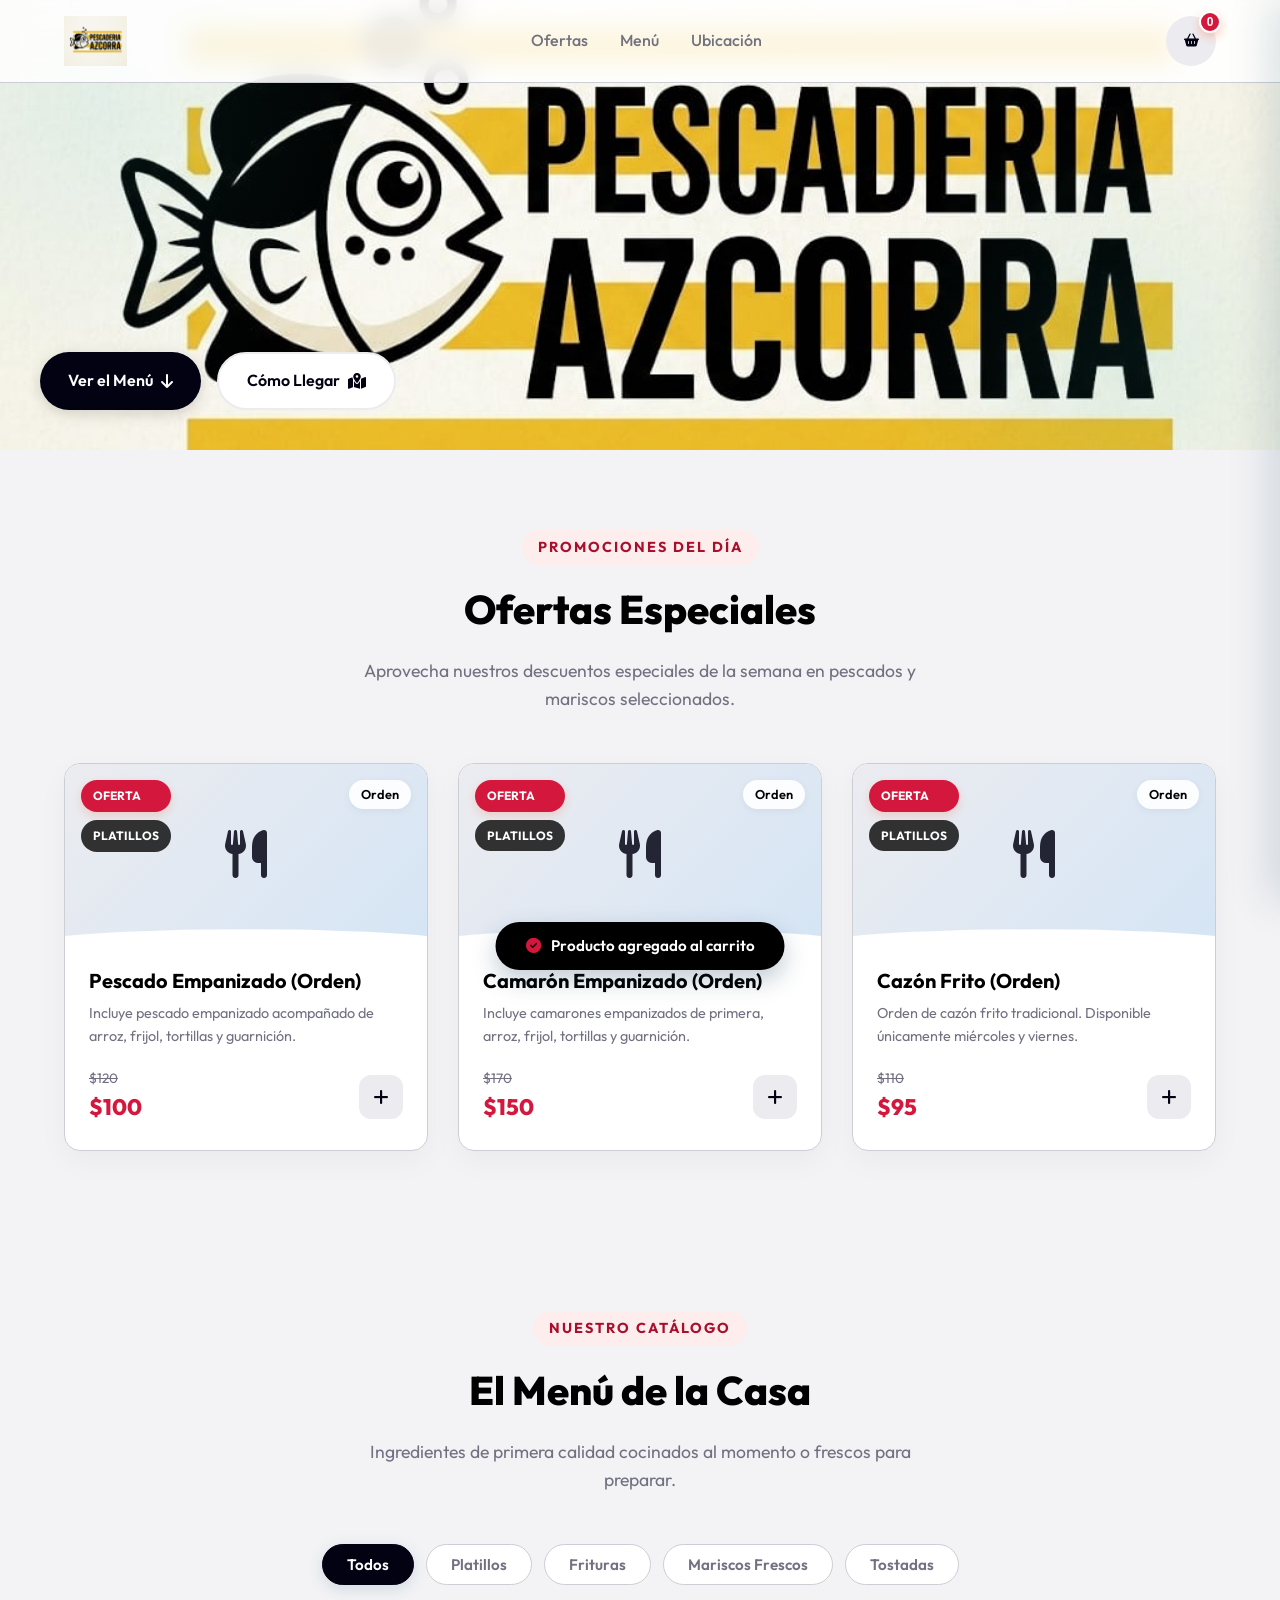
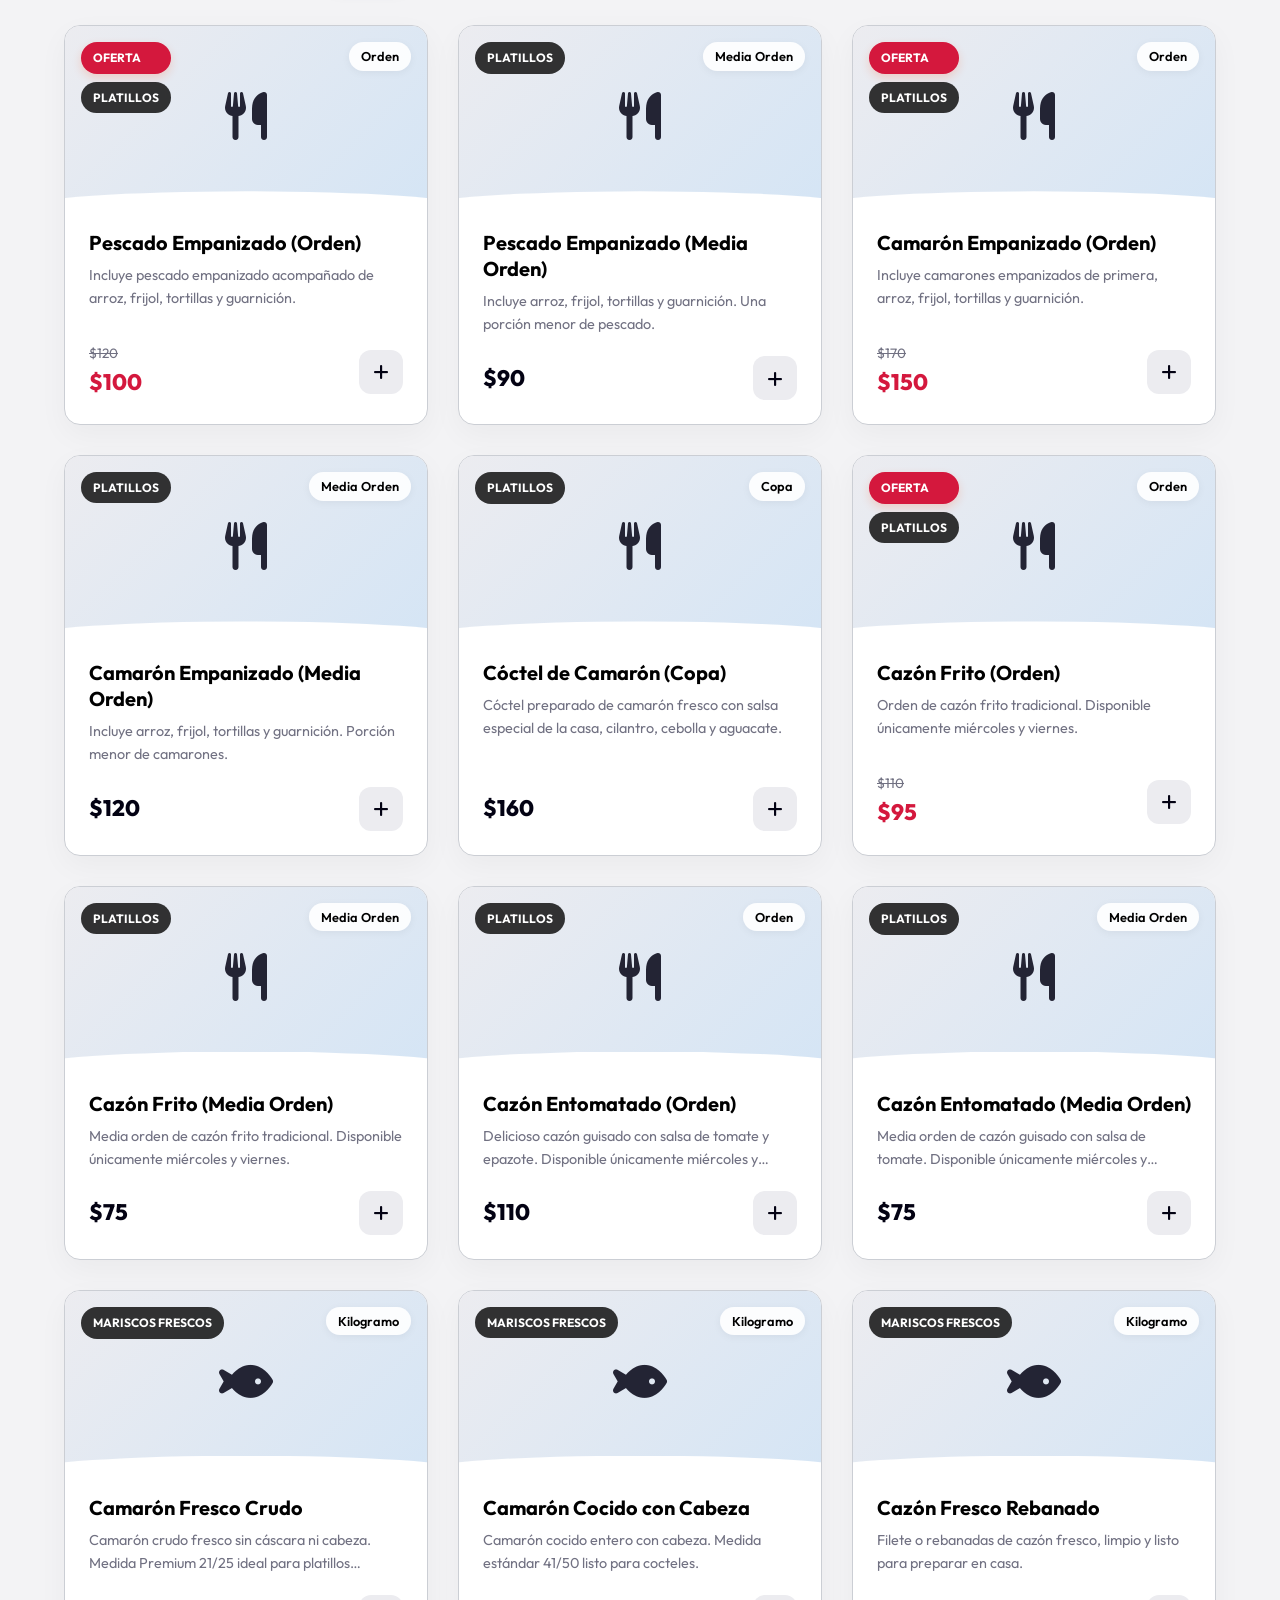
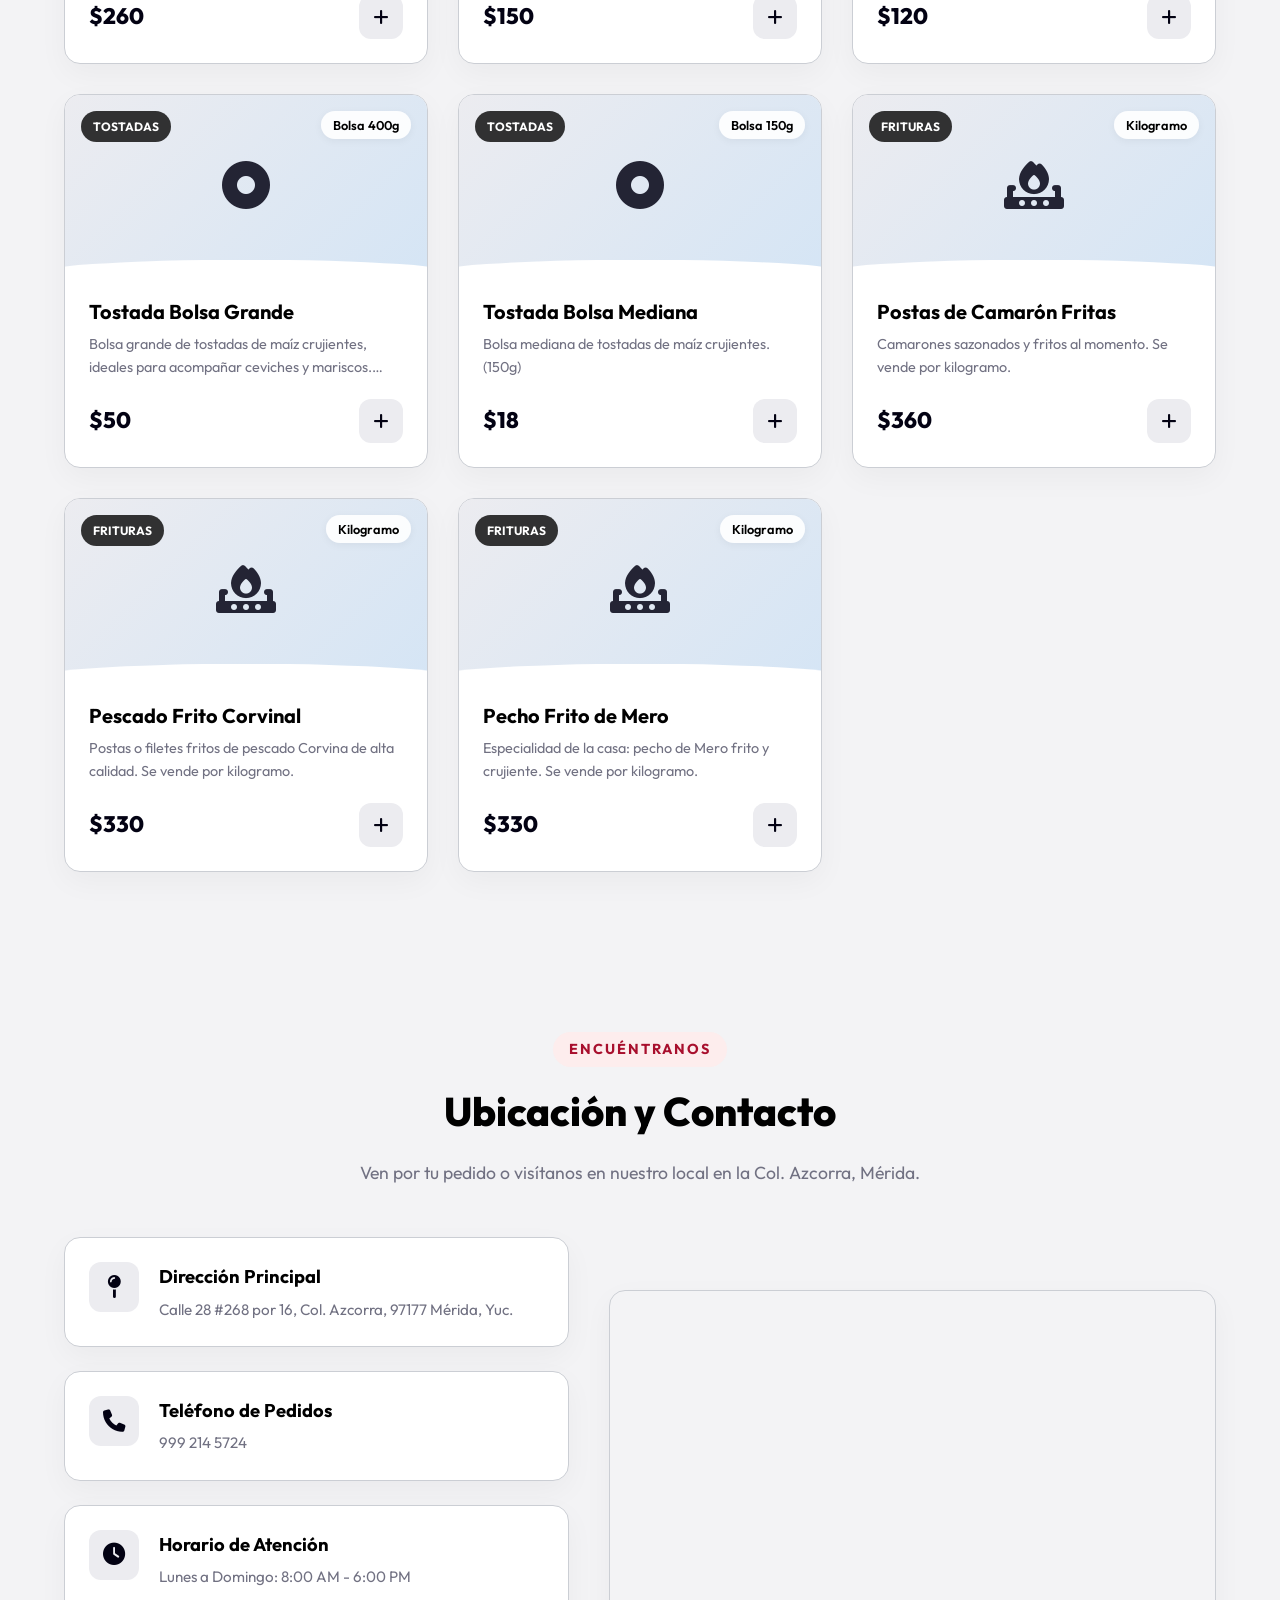
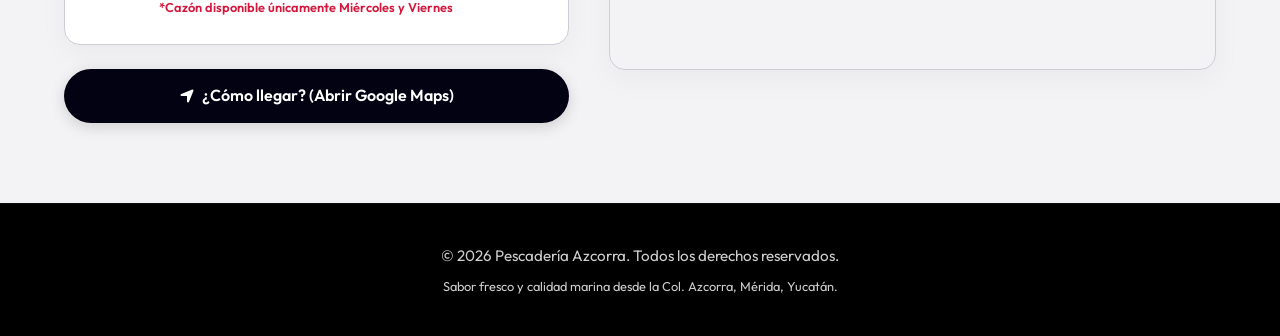
==== index.html @ 8b7607e0 "Configure frontend static fallback and duplicate files at root for GitHub Pages" ====
<!DOCTYPE html>
<html lang="es">

<head>
    <meta charset="UTF-8">
    <meta name="viewport" content="width=device-width, initial-scale=1.0">
    <title>Pescadería Azcorra | Menú Digital</title>
    <!-- Google Fonts: Outfit -->
    <link rel="preconnect" href="https://fonts.googleapis.com">
    <link rel="preconnect" href="https://fonts.gstatic.com" crossorigin>
    <link href="https://fonts.googleapis.com/css2?family=Outfit:wght@300;400;500;600;700;800&display=swap"
        rel="stylesheet">
    <!-- FontAwesome for icons -->
    <link rel="stylesheet" href="https://cdnjs.cloudflare.com/ajax/libs/font-awesome/6.4.0/css/all.min.css">
    <!-- Main Stylesheet -->
    <link rel="stylesheet" href="style.css">
</head>

<body>
    <!-- Navbar -->
    <header class="navbar">
        <div class="nav-container">
            <a href="#" class="logo">
                <div class="logo-wrapper">
                    <!-- IMG Logo Pescadería Azcorra -->
                    <img class="logo-img" src="logo.jpeg" alt="Logo Pescadería Azcorra">
                </div>
            </a>
            <nav class="nav-menu">
                <a href="#offers" class="nav-link">Ofertas</a>
                <a href="#menu" class="nav-link">Menú</a>
                <a href="#location" class="nav-link">Ubicación</a>
            </nav>
            <button class="cart-btn" id="open-cart-btn">
                <i class="fa-solid fa-shopping-basket"></i>
                <span class="cart-count" id="cart-badge">0</span>
            </button>
        </div>
    </header>

    <!-- Hero Section -->
    <section class="hero">
        <div class="hero-content">
            <div class="hero-actions">
                <a href="#menu" class="btn btn-primary">Ver el Menú <i class="fa-solid fa-arrow-down"></i></a>
                <a href="#location" class="btn btn-secondary">Cómo Llegar <i
                        class="fa-solid fa-map-location-dot"></i></a>
            </div>
        </div>
        <div class="hero-shapes">
            <div class="shape circle-1"></div>
            <div class="shape circle-2"></div>
        </div>
    </section>

    <!-- Offers Section -->
    <section class="section offers-section" id="offers">
        <div class="container">
            <div class="section-header">
                <span class="sub-title">Promociones del Día</span>
                <h2>Ofertas Especiales</h2>
                <p>Aprovecha nuestros descuentos especiales de la semana en pescados y mariscos seleccionados.</p>
            </div>
            <div class="offers-grid" id="offers-container">
                <!-- Dynamic offers will load here -->
                <div class="loading-placeholder">Cargando ofertas...</div>
            </div>
        </div>
    </section>

    <!-- Menu Section -->
    <section class="section menu-section" id="menu">
        <div class="container">
            <div class="section-header">
                <span class="sub-title">Nuestro Catálogo</span>
                <h2>El Menú de la Casa</h2>
                <p>Ingredientes de primera calidad cocinados al momento o frescos para preparar.</p>
            </div>

            <!-- Categories Filter -->
            <div class="categories-tabs" id="categories-tabs">
                <button class="tab-btn active" data-category="todos">Todos</button>
                <button class="tab-btn" data-category="Platillos">Platillos</button>
                <button class="tab-btn" data-category="Frituras">Frituras</button>
                <button class="tab-btn" data-category="Mariscos Frescos">Mariscos Frescos</button>
                <button class="tab-btn" data-category="Tostadas">Tostadas</button>
            </div>

            <!-- Products Grid -->
            <div class="products-grid" id="products-container">
                <!-- Dynamic products will load here -->
                <div class="loading-placeholder">Cargando menú...</div>
            </div>
        </div>
    </section>

    <!-- Location & Directions Section -->
    <section class="section location-section" id="location">
        <div class="container">
            <div class="section-header">
                <span class="sub-title">Encuéntranos</span>
                <h2>Ubicación y Contacto</h2>
                <p>Ven por tu pedido o visítanos en nuestro local en la Col. Azcorra, Mérida.</p>
            </div>

            <div class="location-grid">
                <!-- Info Column -->
                <div class="location-info">
                    <div class="info-card">
                        <div class="info-icon">
                            <i class="fa-solid fa-map-pin"></i>
                        </div>
                        <div class="info-details">
                            <h3>Dirección Principal</h3>
                            <p>Calle 28 #268 por 16, Col. Azcorra, 97177 Mérida, Yuc.</p>
                        </div>
                    </div>

                    <div class="info-card">
                        <div class="info-icon">
                            <i class="fa-solid fa-phone"></i>
                        </div>
                        <div class="info-details">
                            <h3>Teléfono de Pedidos</h3>
                            <p>999 214 5724</p>
                        </div>
                    </div>

                    <div class="info-card">
                        <div class="info-icon">
                            <i class="fa-solid fa-clock"></i>
                        </div>
                        <div class="info-details">
                            <h3>Horario de Atención</h3>
                            <p>Lunes a Domingo: 8:00 AM - 6:00 PM</p>
                            <span class="days-hint">*Cazón disponible únicamente Miércoles y Viernes</span>
                        </div>
                    </div>

                    <div class="direction-actions">
                        <a href="https://maps.google.com/?q=Pescadería+Azcorra,+Calle+28,+Azcorra,+Mérida,+Yucatán" target="_blank"
                            class="btn btn-primary btn-block">
                            <i class="fa-solid fa-location-arrow"></i> ¿Cómo llegar? (Abrir Google Maps)
                        </a>
                    </div>
                </div>

                <!-- Map Column -->
                <div class="location-map">
                    <!-- Standard Google Maps iframe placeholder, pointed to Progreso, Yucatan -->
                    <iframe
                        src="https://maps.google.com/maps?q=Pescadería%20Azcorra,%20Calle%2028,%20Azcorra,%20Mérida,%20Yucatán&t=&z=15&ie=UTF8&iwloc=&output=embed"
                        allowfullscreen="" loading="lazy" referrerpolicy="no-referrer-when-downgrade">
                    </iframe>
                </div>
            </div>
        </div>
    </section>

    <!-- Footer -->
    <footer class="footer">
        <div class="footer-container">
            <p>&copy; 2026 Pescadería Azcorra. Todos los derechos reservados.</p>
            <p class="footer-note">Sabor fresco y calidad marina desde la Col. Azcorra, Mérida, Yucatán.</p>
        </div>
    </footer>

    <!-- Product Detail Modal -->
    <div class="modal-overlay" id="product-modal">
        <div class="modal-content">
            <button class="modal-close" id="close-modal-btn">
                <i class="fa-solid fa-times"></i>
            </button>
            <div class="modal-body" id="modal-body-content">
                <!-- Dynamic content loaded via JS -->
            </div>
        </div>
    </div>

    <!-- Cart Sidebar/Drawer -->
    <div class="cart-drawer-overlay" id="cart-drawer-overlay"></div>
    <div class="cart-drawer" id="cart-drawer">
        <div class="cart-drawer-header">
            <h3>Tu Pedido</h3>
            <button class="cart-close-btn" id="close-cart-btn">
                <i class="fa-solid fa-chevron-right"></i>
            </button>
        </div>

        <!-- Cart Items List -->
        <div class="cart-items" id="cart-items-container">
            <!-- Dynamic items loaded via JS -->
            <div class="empty-cart-state">
                <i class="fa-solid fa-shopping-basket"></i>
                <p>Tu carrito está vacío</p>
                <a href="#menu" class="btn btn-secondary btn-sm" id="empty-cart-browse">Explorar Menú</a>
            </div>
        </div>

        <!-- Checkout Section -->
        <div class="cart-summary" id="cart-summary-section">
            <div class="summary-row">
                <span>Subtotal</span>
                <span id="summary-subtotal">$0.00</span>
            </div>
            <div class="summary-row">
                <span>IVA (16%)</span>
                <span id="summary-tax">$0.00</span>
            </div>
            <div class="summary-row">
                <span>Envío</span>
                <span id="summary-shipping">$0.00</span>
            </div>
            <div class="summary-row total-row">
                <span>Total</span>
                <span id="summary-total">$0.00</span>
            </div>

            <!-- Checkout Form -->
            <form class="checkout-form" id="checkout-form">
                <h4>Datos de Entrega</h4>
                <div class="form-group">
                    <label for="cust-name">Nombre completo</label>
                    <input type="text" id="cust-name" required placeholder="Ej. María González">
                </div>
                <div class="form-group">
                    <label for="cust-phone">Teléfono de contacto</label>
                    <input type="tel" id="cust-phone" required placeholder="Ej. 999 214 5724">
                </div>
                <div class="form-group">
                    <label>Método de entrega</label>
                    <div class="radio-group">
                        <label class="radio-label">
                            <input type="radio" name="delivery-method" value="pickup" checked>
                            <span>Recoger en Tienda</span>
                        </label>
                        <label class="radio-label">
                            <input type="radio" name="delivery-method" value="delivery">
                            <span>A Domicilio</span>
                        </label>
                    </div>
                </div>
                <div class="form-group" id="address-group" style="display: none;">
                    <label for="cust-address">Dirección de entrega</label>
                    <textarea id="cust-address" placeholder="Calle, número, cruzamientos y colonia"></textarea>
                </div>

                <button type="submit" class="btn btn-primary btn-block checkout-submit-btn" id="submit-order-btn">
                    <i class="fa-brands fa-whatsapp"></i> Confirmar y Enviar por WhatsApp
                </button>
            </form>
        </div>
    </div>

    <!-- Notification Toast -->
    <div class="toast" id="toast">
        <i class="fa-solid fa-circle-check toast-icon"></i>
        <span class="toast-message">Producto agregado al carrito</span>
    </div>

    <!-- Bottom Navigation Bar (Visible only on Mobile/Tablet) -->
    <nav class="bottom-nav">
        <a href="#offers" class="bottom-nav-item active" id="btn-nav-offers">
            <i class="fa-solid fa-tags"></i>
            <span>Ofertas</span>
        </a>
        <a href="#menu" class="bottom-nav-item" id="btn-nav-menu">
            <i class="fa-solid fa-utensils"></i>
            <span>Menú</span>
        </a>
        <a href="#location" class="bottom-nav-item" id="btn-nav-location">
            <i class="fa-solid fa-map-location-dot"></i>
            <span>Ubicación</span>
        </a>
        <a href="#" class="bottom-nav-item" id="btn-nav-cart">
            <div class="nav-cart-wrapper">
                <i class="fa-solid fa-shopping-basket"></i>
                <span class="cart-count-badge" id="bottom-cart-badge">0</span>
            </div>
            <span>Carrito</span>
        </a>
    </nav>

    <!-- Scripts -->
    <script src="app.js"></script>
</body>

</html>
---- style.css ----
/* Variables & Tema */
:root {
    --primary: #030213;
    --primary-light: #ececf0;
    --primary-dark: #000000;
    --accent: #d4183d;
    --accent-dark: #a80f2d;
    --accent-light: #fdeded;
    --offer-color: #d4183d;
    --offer-light: #fdeded;
    --bg: #f3f3f5;
    --card-bg: #ffffff;
    --text: #030213;
    --text-muted: #717182;
    --border: #cbced4;
    --shadow: 0 10px 30px rgba(3, 2, 19, 0.04);
    --shadow-hover: 0 20px 40px rgba(3, 2, 19, 0.1);
    --transition: all 0.3s cubic-bezier(0.25, 0.8, 0.25, 1);
    --radius: 16px;
    --font: 'Outfit', sans-serif;
}

/* Reset */
* {
    margin: 0;
    padding: 0;
    box-sizing: border-box;
}

html {
    scroll-behavior: smooth;
}

body {
    font-family: var(--font);
    background-color: var(--bg);
    color: var(--text);
    line-height: 1.6;
    overflow-x: hidden;
}

/* Utilerías */
.container {
    width: 100%;
    max-width: 1200px;
    margin: 0 auto;
    padding: 0 24px;
}

.section {
    padding: 80px 0;
}

.section-header {
    text-align: center;
    max-width: 600px;
    margin: 0 auto 50px auto;
}

.section-header .sub-title {
    display: inline-block;
    color: var(--accent-dark);
    font-weight: 700;
    font-size: 0.9rem;
    text-transform: uppercase;
    letter-spacing: 2px;
    margin-bottom: 12px;
    background-color: var(--accent-light);
    padding: 6px 16px;
    border-radius: 50px;
}

.section-header h2 {
    font-size: 2.5rem;
    color: var(--primary-dark);
    font-weight: 800;
    margin-bottom: 16px;
}

.section-header p {
    color: var(--text-muted);
    font-size: 1.1rem;
}

/* Botones */
.btn {
    display: inline-flex;
    align-items: center;
    justify-content: center;
    gap: 8px;
    padding: 14px 28px;
    font-size: 1rem;
    font-weight: 600;
    border-radius: 50px;
    cursor: pointer;
    transition: var(--transition);
    border: none;
    text-decoration: none;
    outline: none;
}

.btn-primary {
    background-color: var(--primary);
    color: #ffffff;
    box-shadow: 0 4px 15px rgba(0, 0, 0, 0.15);
}

.btn-primary:hover {
    background-color: var(--primary-dark);
    transform: translateY(-2px);
    box-shadow: 0 6px 20px rgba(0, 0, 0, 0.25);
}

.btn-secondary {
    background-color: #ffffff;
    color: var(--primary);
    border: 2px solid var(--primary-light);
}

.btn-secondary:hover {
    background-color: var(--primary-light);
    transform: translateY(-2px);
}

.btn-block {
    display: flex;
    width: 100%;
}

.btn-sm {
    padding: 8px 16px;
    font-size: 0.85rem;
}

/* Navbar */
.navbar {
    position: fixed;
    top: 0;
    left: 0;
    width: 100%;
    z-index: 1000;
    background-color: rgba(255, 255, 255, 0.85);
    -webkit-backdrop-filter: blur(12px);
    backdrop-filter: blur(12px);
    border-bottom: 1px solid var(--border);
    transition: var(--transition);
}

.nav-container {
    max-width: 1200px;
    margin: 0 auto;
    padding: 16px 24px;
    display: flex;
    align-items: center;
    justify-content: space-between;
}

.logo {
    text-decoration: none;
}

.logo-wrapper {
    display: flex;
    align-items: center;
}

.logo-img {
    height: 50px;
    width: auto;
    object-fit: contain;
    transition: var(--transition);
}

.logo:hover .logo-img {
    transform: scale(1.05);
}

.nav-menu {
    display: flex;
    gap: 32px;
}

.nav-link {
    text-decoration: none;
    color: var(--text-muted);
    font-weight: 500;
    font-size: 1rem;
    transition: var(--transition);
    position: relative;
}

.nav-link:hover {
    color: var(--primary);
}

.nav-link::after {
    content: '';
    position: absolute;
    bottom: -6px;
    left: 0;
    width: 0;
    height: 2px;
    background-color: var(--accent);
    transition: var(--transition);
}

.nav-link:hover::after {
    width: 100%;
}

.cart-btn {
    background-color: var(--primary-light);
    color: var(--primary);
    border: none;
    width: 50px;
    height: 50px;
    border-radius: 50%;
    display: flex;
    align-items: center;
    justify-content: center;
    cursor: pointer;
    position: relative;
    transition: var(--transition);
}

.cart-btn:hover {
    background-color: var(--primary);
    color: #ffffff;
    transform: scale(1.05);
}

.cart-count {
    position: absolute;
    top: -5px;
    right: -5px;
    background-color: var(--offer-color);
    color: #ffffff;
    font-size: 0.75rem;
    font-weight: 700;
    width: 22px;
    height: 22px;
    border-radius: 50%;
    display: flex;
    align-items: center;
    justify-content: center;
    border: 2px solid #ffffff;
    box-shadow: 0 4px 10px rgba(255, 87, 34, 0.3);
}

.hero {
    position: relative;
    background-image: url('logo.jpeg');
    background-size: 100% auto;
    background-position: center;
    background-repeat: no-repeat;
    background-color: #ffffff;
    height: 450px;
    display: flex;
    align-items: flex-end;
    justify-content: flex-start;
    padding: 40px;
    overflow: hidden;
}

.hero-content {
    width: 100%;
    max-width: none;
    margin: 0;
    padding: 0;
    display: flex;
    justify-content: flex-start;
    z-index: 2;
}

.hero-actions {
    display: flex;
    justify-content: flex-start;
    gap: 16px;
}

.hero-shapes .shape {
    position: absolute;
    border-radius: 50%;
    background: radial-gradient(circle, rgba(32, 178, 170, 0.1) 0%, rgba(32, 178, 170, 0) 70%);
}

.hero-shapes .circle-1 {
    width: 600px;
    height: 600px;
    top: -200px;
    left: -200px;
}

.hero-shapes .circle-2 {
    width: 500px;
    height: 500px;
    bottom: -150px;
    right: -100px;
}

/* Offers Grid */
.offers-grid {
    display: grid;
    grid-template-columns: repeat(auto-fit, minmax(320px, 1fr));
    gap: 30px;
}

/* Tarjetas de Producto */
.product-card {
    background-color: var(--card-bg);
    border-radius: var(--radius);
    overflow: hidden;
    box-shadow: var(--shadow);
    border: 1px solid var(--border);
    transition: var(--transition);
    position: relative;
    display: flex;
    flex-direction: column;
    height: 100%;
}

.product-card:hover {
    transform: translateY(-8px);
    box-shadow: var(--shadow-hover);
    border-color: rgba(16, 79, 124, 0.15);
}

/* Contenedor sin Imagen (Placeholder Premium) */
.product-img-placeholder {
    height: 180px;
    background: linear-gradient(135deg, var(--primary-light) 0%, #d5e5f5 100%);
    display: flex;
    align-items: center;
    justify-content: center;
    position: relative;
    color: var(--primary);
    font-size: 3rem;
}

.product-img-placeholder::after {
    content: '';
    position: absolute;
    bottom: 0;
    left: 0;
    width: 100%;
    height: 15px;
    background: var(--card-bg);
    clip-path: ellipse(60% 100% at 50% 100%);
}

.product-img-placeholder i {
    opacity: 0.85;
    transition: var(--transition);
}

.product-card:hover .product-img-placeholder i {
    transform: scale(1.1) rotate(5deg);
    opacity: 1;
}

/* Badges */
.card-badges {
    position: absolute;
    top: 16px;
    left: 16px;
    display: flex;
    flex-direction: column;
    gap: 8px;
    z-index: 10;
}

.badge {
    padding: 6px 12px;
    border-radius: 50px;
    font-size: 0.75rem;
    font-weight: 700;
    text-transform: uppercase;
}

.badge-offer {
    background-color: var(--offer-color);
    color: #ffffff;
    box-shadow: 0 4px 10px rgba(255, 87, 34, 0.2);
}

.badge-category {
    background-color: rgba(17, 17, 17, 0.85);
    color: #ffffff;
    -webkit-backdrop-filter: blur(4px);
    backdrop-filter: blur(4px);
}

.product-weight {
    position: absolute;
    top: 16px;
    right: 16px;
    background-color: rgba(255, 255, 255, 0.9);
    color: var(--primary-dark);
    padding: 4px 12px;
    border-radius: 50px;
    font-size: 0.8rem;
    font-weight: 600;
    box-shadow: 0 2px 8px rgba(0,0,0,0.05);
    z-index: 10;
}

/* Contenido Tarjeta */
.product-info {
    padding: 24px;
    display: flex;
    flex-direction: column;
    flex-grow: 1;
}

.product-title {
    font-size: 1.25rem;
    font-weight: 700;
    color: var(--primary-dark);
    margin-bottom: 8px;
    line-height: 1.3;
}

.product-desc {
    color: var(--text-muted);
    font-size: 0.9rem;
    margin-bottom: 20px;
    display: -webkit-box;
    -webkit-line-clamp: 2;
    line-clamp: 2;
    -webkit-box-orient: vertical;
    overflow: hidden;
    text-overflow: ellipsis;
    flex-grow: 1;
}

.product-footer {
    display: flex;
    align-items: center;
    justify-content: space-between;
    margin-top: auto;
}

.price-box {
    display: flex;
    flex-direction: column;
}

.original-price {
    font-size: 0.85rem;
    color: var(--text-muted);
    text-decoration: line-through;
}

.current-price {
    font-size: 1.4rem;
    font-weight: 800;
    color: var(--primary);
}

.price-box.has-offer .current-price {
    color: var(--offer-color);
}

.add-btn {
    background-color: var(--primary-light);
    color: var(--primary);
    border: none;
    width: 44px;
    height: 44px;
    border-radius: 12px;
    display: flex;
    align-items: center;
    justify-content: center;
    cursor: pointer;
    font-size: 1.1rem;
    transition: var(--transition);
}

.add-btn:hover {
    background-color: var(--primary);
    color: #ffffff;
    transform: rotate(90deg);
}

/* Category Tabs */
.categories-tabs {
    display: flex;
    justify-content: center;
    flex-wrap: wrap;
    gap: 12px;
    margin-bottom: 40px;
}

.tab-btn {
    background-color: #ffffff;
    border: 1px solid var(--border);
    padding: 10px 24px;
    border-radius: 50px;
    font-family: var(--font);
    font-size: 0.95rem;
    font-weight: 600;
    color: var(--text-muted);
    cursor: pointer;
    transition: var(--transition);
}

.tab-btn:hover {
    color: var(--primary);
    border-color: var(--primary-light);
    background-color: var(--primary-light);
}

.tab-btn.active {
    background-color: var(--primary);
    color: #ffffff;
    border-color: var(--primary);
    box-shadow: 0 4px 15px rgba(16, 79, 124, 0.15);
}

/* Menu Grid */
.products-grid {
    display: grid;
    grid-template-columns: repeat(auto-fit, minmax(280px, 1fr));
    gap: 30px;
}

/* Loading Placeholder */
.loading-placeholder {
    grid-column: 1 / -1;
    text-align: center;
    padding: 40px;
    color: var(--text-muted);
    font-weight: 500;
}

/* Location Grid */
.location-grid {
    display: grid;
    grid-template-columns: 1fr 1.2fr;
    gap: 40px;
    align-items: center;
}

.location-info {
    display: flex;
    flex-direction: column;
    gap: 24px;
}

.info-card {
    background-color: #ffffff;
    border: 1px solid var(--border);
    padding: 24px;
    border-radius: var(--radius);
    display: flex;
    gap: 20px;
    box-shadow: var(--shadow);
    transition: var(--transition);
}

.info-card:hover {
    transform: translateX(5px);
    border-color: var(--primary-light);
}

.info-icon {
    width: 50px;
    height: 50px;
    background-color: var(--primary-light);
    color: var(--primary);
    border-radius: 12px;
    display: flex;
    align-items: center;
    justify-content: center;
    font-size: 1.4rem;
    flex-shrink: 0;
}

.info-details h3 {
    font-size: 1.15rem;
    font-weight: 700;
    color: var(--primary-dark);
    margin-bottom: 6px;
}

.info-details p {
    color: var(--text-muted);
    font-size: 0.95rem;
}

.days-hint {
    display: inline-block;
    margin-top: 8px;
    font-size: 0.8rem;
    font-weight: 600;
    color: var(--offer-color);
}

.location-map {
    border-radius: var(--radius);
    overflow: hidden;
    box-shadow: var(--shadow);
    border: 1px solid var(--border);
    height: 380px;
}

.location-map iframe {
    width: 100%;
    height: 100%;
    border: none;
}

/* Modal Detalle */
.modal-overlay {
    position: fixed;
    top: 0;
    left: 0;
    width: 100%;
    height: 100%;
    background-color: rgba(10, 53, 84, 0.4);
    backdrop-filter: blur(8px);
    -webkit-backdrop-filter: blur(8px);
    z-index: 2000;
    display: flex;
    align-items: center;
    justify-content: center;
    opacity: 0;
    pointer-events: none;
    transition: opacity 0.3s ease;
}

.modal-overlay.active {
    opacity: 1;
    pointer-events: auto;
}

.modal-content {
    background-color: #ffffff;
    width: 90%;
    max-width: 600px;
    border-radius: var(--radius);
    box-shadow: 0 25px 50px -12px rgba(10, 53, 84, 0.25);
    position: relative;
    transform: scale(0.9);
    transition: transform 0.3s cubic-bezier(0.34, 1.56, 0.64, 1);
    overflow: hidden;
}

.modal-overlay.active .modal-content {
    transform: scale(1);
}

.modal-close {
    position: absolute;
    top: 20px;
    right: 20px;
    background-color: rgba(255, 255, 255, 0.9);
    border: 1px solid var(--border);
    width: 36px;
    height: 36px;
    border-radius: 50%;
    display: flex;
    align-items: center;
    justify-content: center;
    cursor: pointer;
    color: var(--text);
    z-index: 10;
    transition: var(--transition);
}

.modal-close:hover {
    background-color: var(--offer-color);
    color: #ffffff;
    transform: rotate(90deg);
}

.modal-header-placeholder {
    height: 140px;
    background: linear-gradient(135deg, var(--primary) 0%, var(--primary-dark) 100%);
    position: relative;
    padding: 30px;
    display: flex;
    align-items: flex-end;
}

.modal-header-placeholder h2 {
    color: #ffffff;
    font-size: 1.8rem;
    font-weight: 800;
    line-height: 1.2;
}

.modal-inner-body {
    padding: 30px;
    max-height: 70vh;
    overflow-y: auto;
}

.modal-inner-body::-webkit-scrollbar {
    width: 8px;
}
.modal-inner-body::-webkit-scrollbar-thumb {
    background-color: var(--border);
    border-radius: 4px;
}

.modal-meta-grid {
    display: grid;
    grid-template-columns: repeat(3, 1fr);
    gap: 16px;
    margin-bottom: 24px;
    background-color: var(--bg);
    padding: 16px;
    border-radius: 12px;
    text-align: center;
}

.meta-item {
    display: flex;
    flex-direction: column;
    gap: 4px;
}

.meta-label {
    font-size: 0.75rem;
    color: var(--text-muted);
    font-weight: 600;
    text-transform: uppercase;
}

.meta-val {
    font-size: 0.9rem;
    font-weight: 700;
    color: var(--primary);
}

.modal-desc {
    font-size: 1rem;
    color: var(--text-muted);
    margin-bottom: 24px;
}

.modal-ingredients {
    margin-bottom: 30px;
}

.modal-ingredients h4 {
    font-size: 1.1rem;
    color: var(--primary-dark);
    font-weight: 700;
    margin-bottom: 12px;
}

.ingredients-list {
    display: flex;
    flex-wrap: wrap;
    gap: 8px;
    list-style: none;
}

.ingredients-list li {
    background-color: var(--accent-light);
    color: var(--accent-dark);
    padding: 6px 14px;
    border-radius: 50px;
    font-size: 0.85rem;
    font-weight: 600;
}

.modal-action-footer {
    display: flex;
    justify-content: space-between;
    align-items: center;
    border-top: 1px solid var(--border);
    padding-top: 24px;
}

/* Cart Drawer */
.cart-drawer-overlay {
    position: fixed;
    top: 0;
    left: 0;
    width: 100%;
    height: 100%;
    background-color: rgba(10, 53, 84, 0.4);
    backdrop-filter: blur(4px);
    z-index: 1500;
    opacity: 0;
    pointer-events: none;
    transition: opacity 0.3s ease;
}

.cart-drawer-overlay.active {
    opacity: 1;
    pointer-events: auto;
}

.cart-drawer {
    position: fixed;
    top: 0;
    right: -420px;
    width: 100%;
    max-width: 420px;
    height: 100%;
    background-color: #ffffff;
    z-index: 1600;
    box-shadow: -10px 0 40px rgba(10, 53, 84, 0.15);
    display: flex;
    flex-direction: column;
    transition: right 0.3s cubic-bezier(0.25, 0.8, 0.25, 1);
}

.cart-drawer.active {
    right: 0;
}

.cart-drawer-header {
    padding: 24px;
    border-bottom: 1px solid var(--border);
    display: flex;
    align-items: center;
    justify-content: space-between;
}

.cart-drawer-header h3 {
    font-size: 1.3rem;
    font-weight: 800;
    color: var(--primary-dark);
}

.cart-close-btn {
    background: none;
    border: none;
    font-size: 1.2rem;
    color: var(--text-muted);
    cursor: pointer;
    transition: var(--transition);
}

.cart-close-btn:hover {
    color: var(--primary);
    transform: translateX(3px);
}

/* Cart Items Container */
.cart-items {
    flex-grow: 1;
    padding: 24px;
    overflow-y: auto;
    display: flex;
    flex-direction: column;
    gap: 16px;
}

.empty-cart-state {
    text-align: center;
    margin: auto;
    color: var(--text-muted);
}

.empty-cart-state i {
    font-size: 3.5rem;
    color: var(--border);
    margin-bottom: 16px;
}

.empty-cart-state p {
    font-size: 1rem;
    margin-bottom: 20px;
}

.cart-item {
    display: flex;
    align-items: center;
    gap: 16px;
    padding-bottom: 16px;
    border-bottom: 1px solid var(--border);
}

.cart-item-placeholder {
    width: 50px;
    height: 50px;
    border-radius: 8px;
    background: linear-gradient(135deg, var(--primary-light) 0%, #d5e5f5 100%);
    color: var(--primary);
    display: flex;
    align-items: center;
    justify-content: center;
    font-size: 1.2rem;
    flex-shrink: 0;
}

.cart-item-details {
    flex-grow: 1;
}

.cart-item-title {
    font-size: 0.95rem;
    font-weight: 700;
    color: var(--primary-dark);
    margin-bottom: 4px;
}

.cart-item-price {
    font-size: 0.9rem;
    font-weight: 600;
    color: var(--accent-dark);
}

.cart-item-controls {
    display: flex;
    align-items: center;
    border: 1px solid var(--border);
    border-radius: 8px;
    overflow: hidden;
}

.qty-btn {
    background: none;
    border: none;
    width: 28px;
    height: 28px;
    cursor: pointer;
    color: var(--primary);
    font-size: 0.8rem;
    transition: var(--transition);
}

.qty-btn:hover {
    background-color: var(--primary-light);
}

.qty-val {
    padding: 0 10px;
    font-size: 0.85rem;
    font-weight: 700;
}

.remove-item-btn {
    background: none;
    border: none;
    color: var(--text-muted);
    cursor: pointer;
    font-size: 1rem;
    transition: var(--transition);
    padding: 5px;
}

.remove-item-btn:hover {
    color: var(--offer-color);
}

/* Cart Summary & Form */
.cart-summary {
    padding: 24px;
    border-top: 1px solid var(--border);
    background-color: var(--bg);
    max-height: 55vh;
    overflow-y: auto;
}

.summary-row {
    display: flex;
    justify-content: space-between;
    margin-bottom: 8px;
    font-size: 0.95rem;
    color: var(--text-muted);
}

.total-row {
    margin-top: 12px;
    padding-top: 12px;
    border-top: 2px dashed var(--border);
    font-size: 1.2rem;
    font-weight: 800;
    color: var(--primary-dark);
}

/* Formulario */
.checkout-form {
    margin-top: 20px;
    padding-top: 20px;
    border-top: 1px solid var(--border);
}

.checkout-form h4 {
    font-size: 1.05rem;
    font-weight: 700;
    color: var(--primary-dark);
    margin-bottom: 12px;
}

.form-group {
    margin-bottom: 16px;
}

.form-group label {
    display: block;
    font-size: 0.8rem;
    font-weight: 600;
    color: var(--text-muted);
    text-transform: uppercase;
    margin-bottom: 6px;
}

.form-group input[type="text"],
.form-group input[type="tel"],
.form-group textarea {
    width: 100%;
    padding: 10px 16px;
    border: 1px solid var(--border);
    border-radius: 8px;
    font-family: var(--font);
    font-size: 0.9rem;
    color: var(--text);
    outline: none;
    transition: var(--transition);
}

.form-group textarea {
    height: 70px;
    resize: none;
}

.form-group input:focus,
.form-group textarea:focus {
    border-color: var(--primary);
    box-shadow: 0 0 0 3px rgba(16, 79, 124, 0.1);
}

.radio-group {
    display: grid;
    grid-template-columns: 1fr 1fr;
    gap: 10px;
}

.radio-label {
    display: flex;
    align-items: center;
    justify-content: center;
    gap: 8px;
    padding: 10px;
    border: 1px solid var(--border);
    border-radius: 8px;
    cursor: pointer;
    font-size: 0.85rem;
    font-weight: 600;
    background-color: #ffffff;
    transition: var(--transition);
}

.radio-label input {
    display: none;
}

.radio-label:has(input:checked) {
    border-color: var(--primary);
    background-color: var(--primary-light);
    color: var(--primary-dark);
}

.checkout-submit-btn {
    margin-top: 10px;
    background-color: #25d366;
    color: #ffffff;
    box-shadow: 0 4px 15px rgba(37, 211, 102, 0.2);
}

.checkout-submit-btn:hover {
    background-color: #128c7e;
    box-shadow: 0 6px 20px rgba(37, 211, 102, 0.3);
}

/* Toast */
.toast {
    position: fixed;
    bottom: 30px;
    left: 50%;
    transform: translateX(-50%) translateY(100px);
    background-color: var(--primary-dark);
    color: #ffffff;
    padding: 12px 30px;
    border-radius: 50px;
    box-shadow: 0 10px 25px rgba(10, 53, 84, 0.25);
    display: flex;
    align-items: center;
    gap: 10px;
    font-size: 0.95rem;
    font-weight: 600;
    z-index: 3000;
    transition: transform 0.4s cubic-bezier(0.175, 0.885, 0.32, 1.275);
    pointer-events: none;
}

.toast.active {
    transform: translateX(-50%) translateY(0);
}

.toast-icon {
    color: var(--accent);
}

/* Footer */
.footer {
    background-color: var(--primary-dark);
    color: #ffffff;
    text-align: center;
    padding: 40px 0;
    border-top: 1px solid rgba(255,255,255,0.05);
}

.footer-container p {
    font-size: 0.95rem;
    opacity: 0.8;
}

.footer-note {
    font-size: 0.8rem !important;
    opacity: 0.5;
    margin-top: 8px;
}

/* Animaciones */
@keyframes sway {
    0% { transform: rotate(0deg); }
    100% { transform: rotate(10deg); }
}

/* Bottom Navigation Bar (Móvil) */
.bottom-nav {
    position: fixed;
    bottom: 0;
    left: 0;
    width: 100%;
    height: 65px;
    background-color: rgba(255, 255, 255, 0.92);
    backdrop-filter: blur(12px);
    -webkit-backdrop-filter: blur(12px);
    border-top: 1px solid var(--border);
    display: none;
    justify-content: space-around;
    align-items: center;
    z-index: 1400;
    box-shadow: 0 -4px 15px rgba(0, 0, 0, 0.03);
}

.bottom-nav-item {
    display: flex;
    flex-direction: column;
    align-items: center;
    justify-content: center;
    gap: 4px;
    color: var(--text-muted);
    text-decoration: none;
    font-size: 0.75rem;
    font-weight: 600;
    width: 25%;
    height: 100%;
    transition: var(--transition);
}

.bottom-nav-item i {
    font-size: 1.25rem;
    transition: var(--transition);
}

.bottom-nav-item:hover,
.bottom-nav-item.active {
    color: var(--primary);
}

.bottom-nav-item.active i {
    transform: scale(1.1);
    color: var(--accent);
}

.nav-cart-wrapper {
    position: relative;
    display: inline-flex;
}

.cart-count-badge {
    position: absolute;
    top: -6px;
    right: -10px;
    background-color: var(--offer-color);
    color: #ffffff;
    font-size: 0.65rem;
    font-weight: 700;
    min-width: 18px;
    height: 18px;
    border-radius: 50%;
    display: flex;
    align-items: center;
    justify-content: center;
    border: 1.5px solid #ffffff;
}

/* Responsividad */
@media (max-width: 900px) {
    .location-grid {
        grid-template-columns: 1fr;
    }
    .hero h1 {
        font-size: 2.8rem;
    }
}

@media (max-width: 768px) {
    /* Activar bottom nav en móviles y tablets */
    .bottom-nav {
        display: flex;
    }
    
    /* Espacio libre para que no tape contenido */
    body {
        padding-bottom: 70px;
    }
    
    /* Ocultar barra superior normal en móvil */
    .nav-menu, #open-cart-btn {
        display: none;
    }
    
    /* Carrito a pantalla completa en móvil */
    .cart-drawer {
        width: 100%;
        max-width: 100%;
        right: -100%;
        height: 100%;
    }
    
    .cart-drawer.active {
        right: 0;
    }
}

@media (max-width: 600px) {
    .hero {
        height: 220px;
        background-color: #ffffff;
        margin-bottom: 120px;
        position: relative;
    }
    .hero-content {
        position: absolute;
        top: 230px;
        left: 0;
        width: 100%;
        display: flex;
        justify-content: center;
    }
    .hero-actions {
        flex-direction: column;
        gap: 10px;
        width: 100%;
        max-width: 280px;
        justify-content: center;
    }
    .section {
        padding: 50px 0;
    }
    .section-header h2 {
        font-size: 2rem;
    }
    
    /* Vista de cuadricula de productos más compacta */
    .products-grid {
        grid-template-columns: repeat(auto-fit, minmax(230px, 1fr));
        gap: 16px;
    }

    /* Modal de detalles estilo Bottom Sheet de App Móvil */
    .modal-overlay {
        align-items: flex-end;
    }
    
    .modal-content {
        width: 100%;
        max-width: 100%;
        border-radius: 24px 24px 0 0;
        transform: translateY(100%) scale(1) !important;
        transition: transform 0.3s cubic-bezier(0.25, 0.8, 0.25, 1);
        margin: 0;
    }
    
    .modal-overlay.active .modal-content {
        transform: translateY(0) scale(1) !important;
    }
    
    .modal-inner-body {
        max-height: 75vh;
        padding: 24px 20px 40px 20px;
    }
    
    .modal-header-placeholder {
        padding: 24px 20px;
        height: 110px;
    }
    
    .modal-header-placeholder h2 {
        font-size: 1.5rem;
    }
    
    .modal-meta-grid {
        grid-template-columns: 1fr;
        gap: 8px;
        padding: 12px;
    }
    
    .modal-action-footer {
        flex-direction: row;
        gap: 12px;
        align-items: center;
        background: #ffffff;
        padding-top: 16px;
    }
}
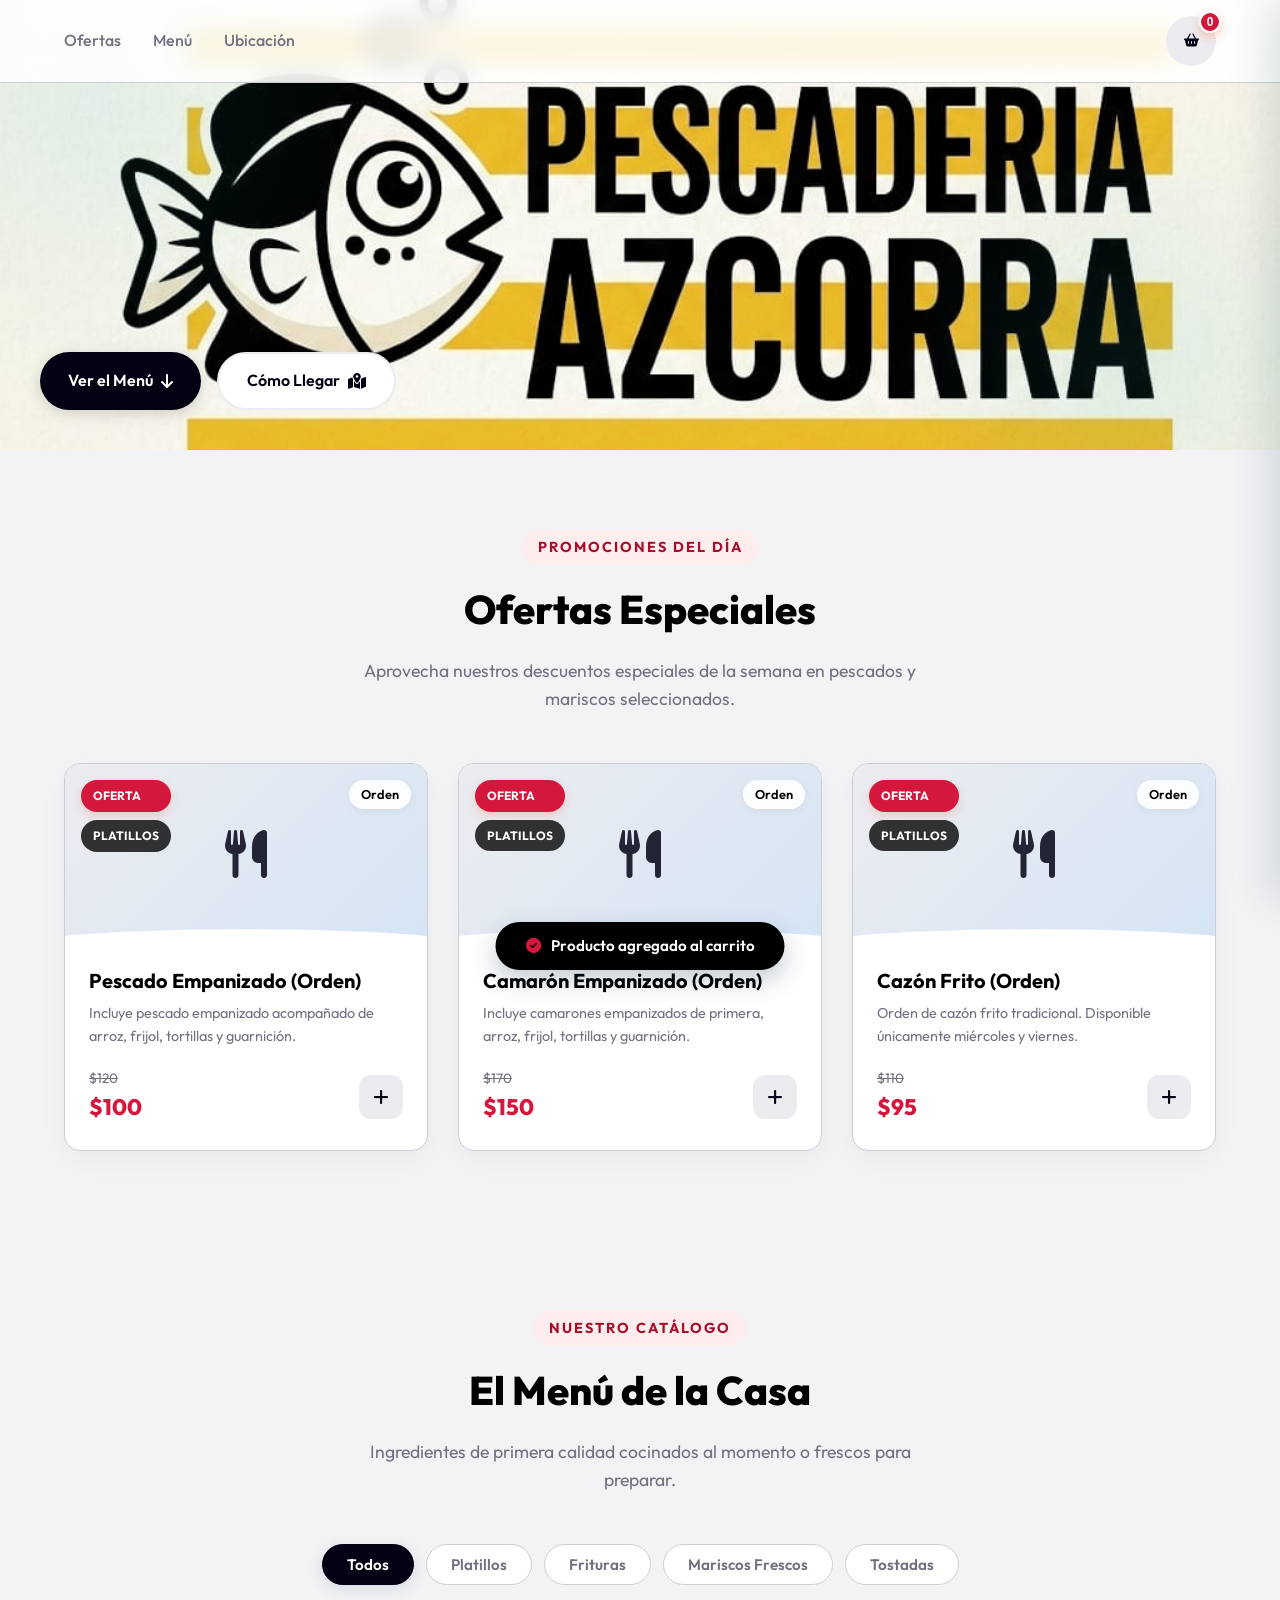
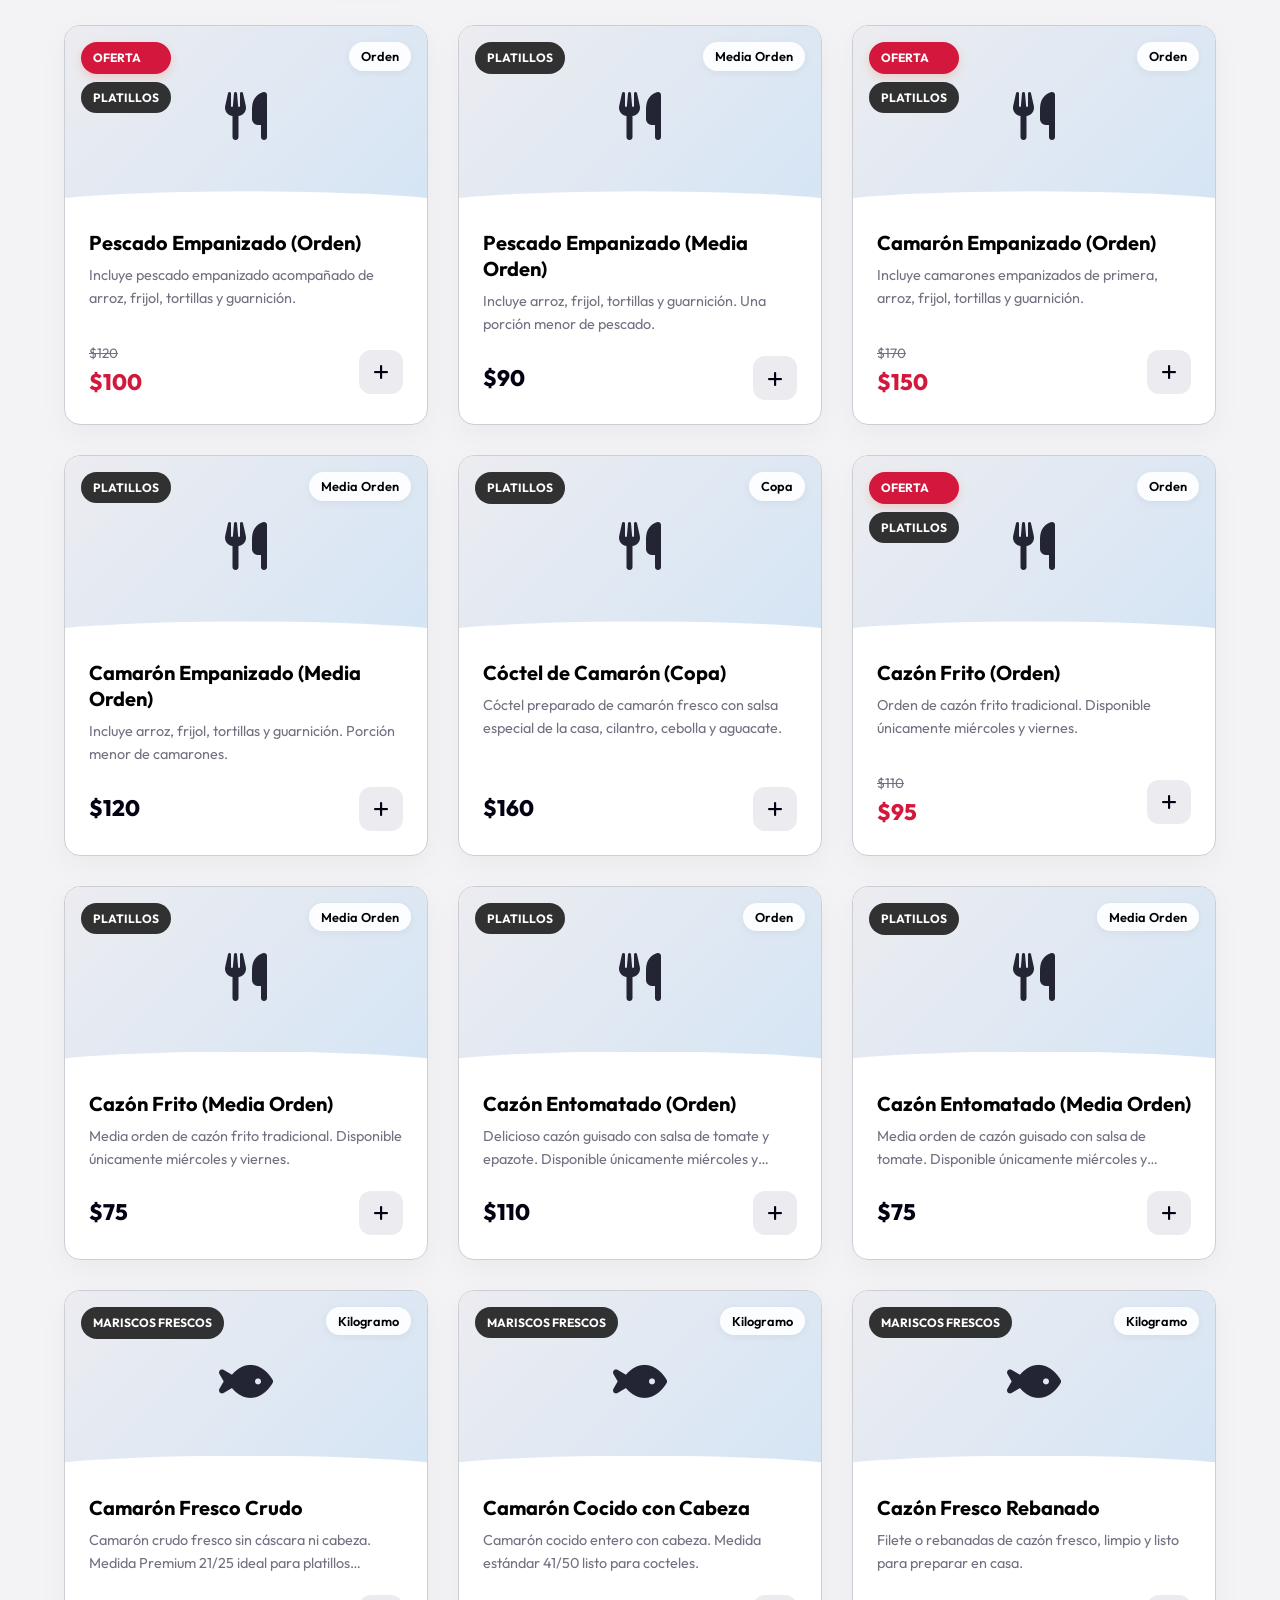
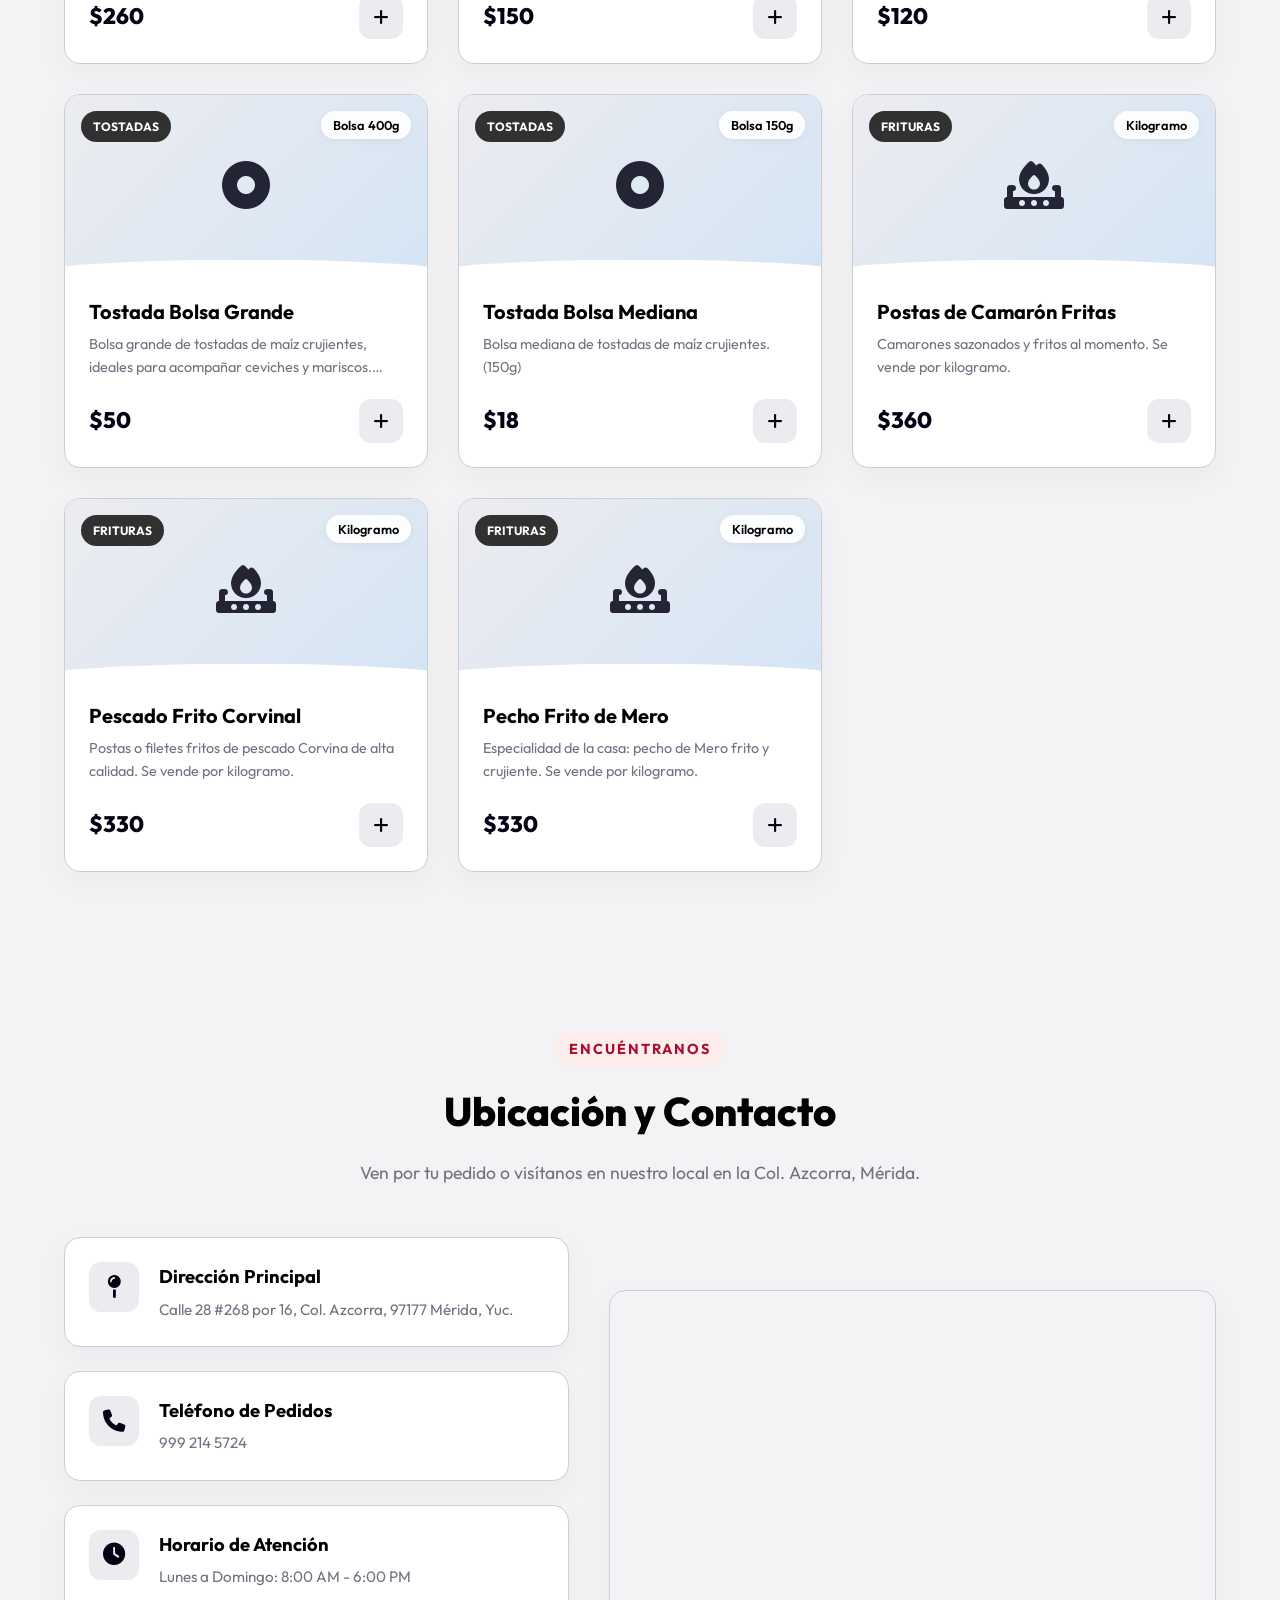
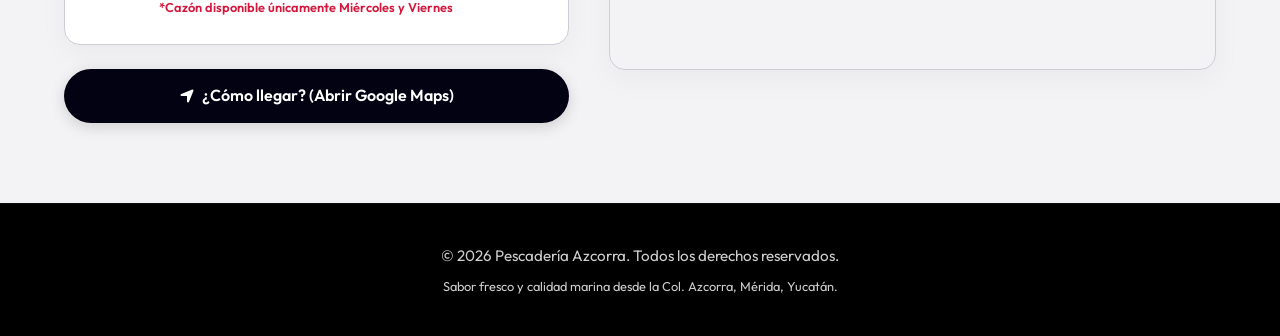
==== commit 7c760c85: "Remove logo from navbar" ====
--- a/index.html
+++ b/index.html
@@ -20,12 +20,6 @@
     <!-- Navbar -->
     <header class="navbar">
         <div class="nav-container">
-            <a href="#" class="logo">
-                <div class="logo-wrapper">
-                    <!-- IMG Logo Pescadería Azcorra -->
-                    <img class="logo-img" src="logo.jpeg" alt="Logo Pescadería Azcorra">
-                </div>
-            </a>
             <nav class="nav-menu">
                 <a href="#offers" class="nav-link">Ofertas</a>
                 <a href="#menu" class="nav-link">Menú</a>
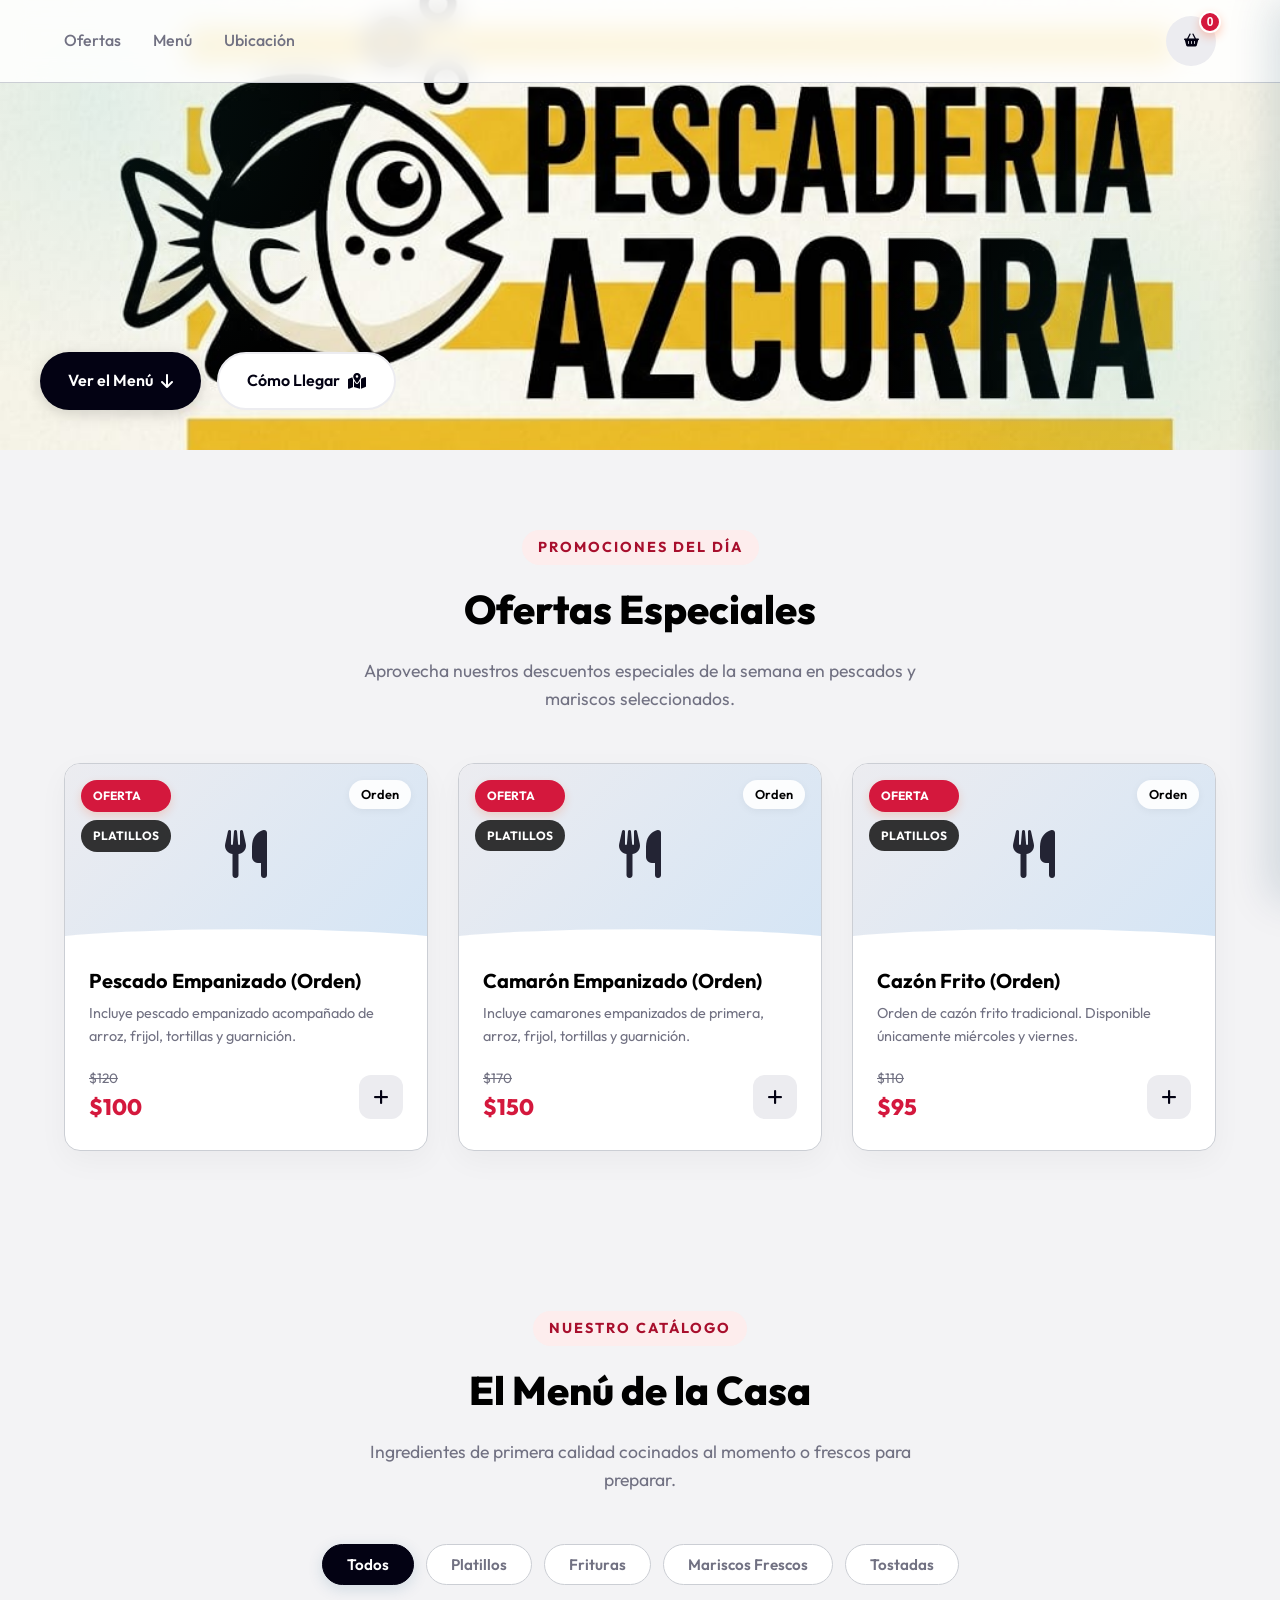
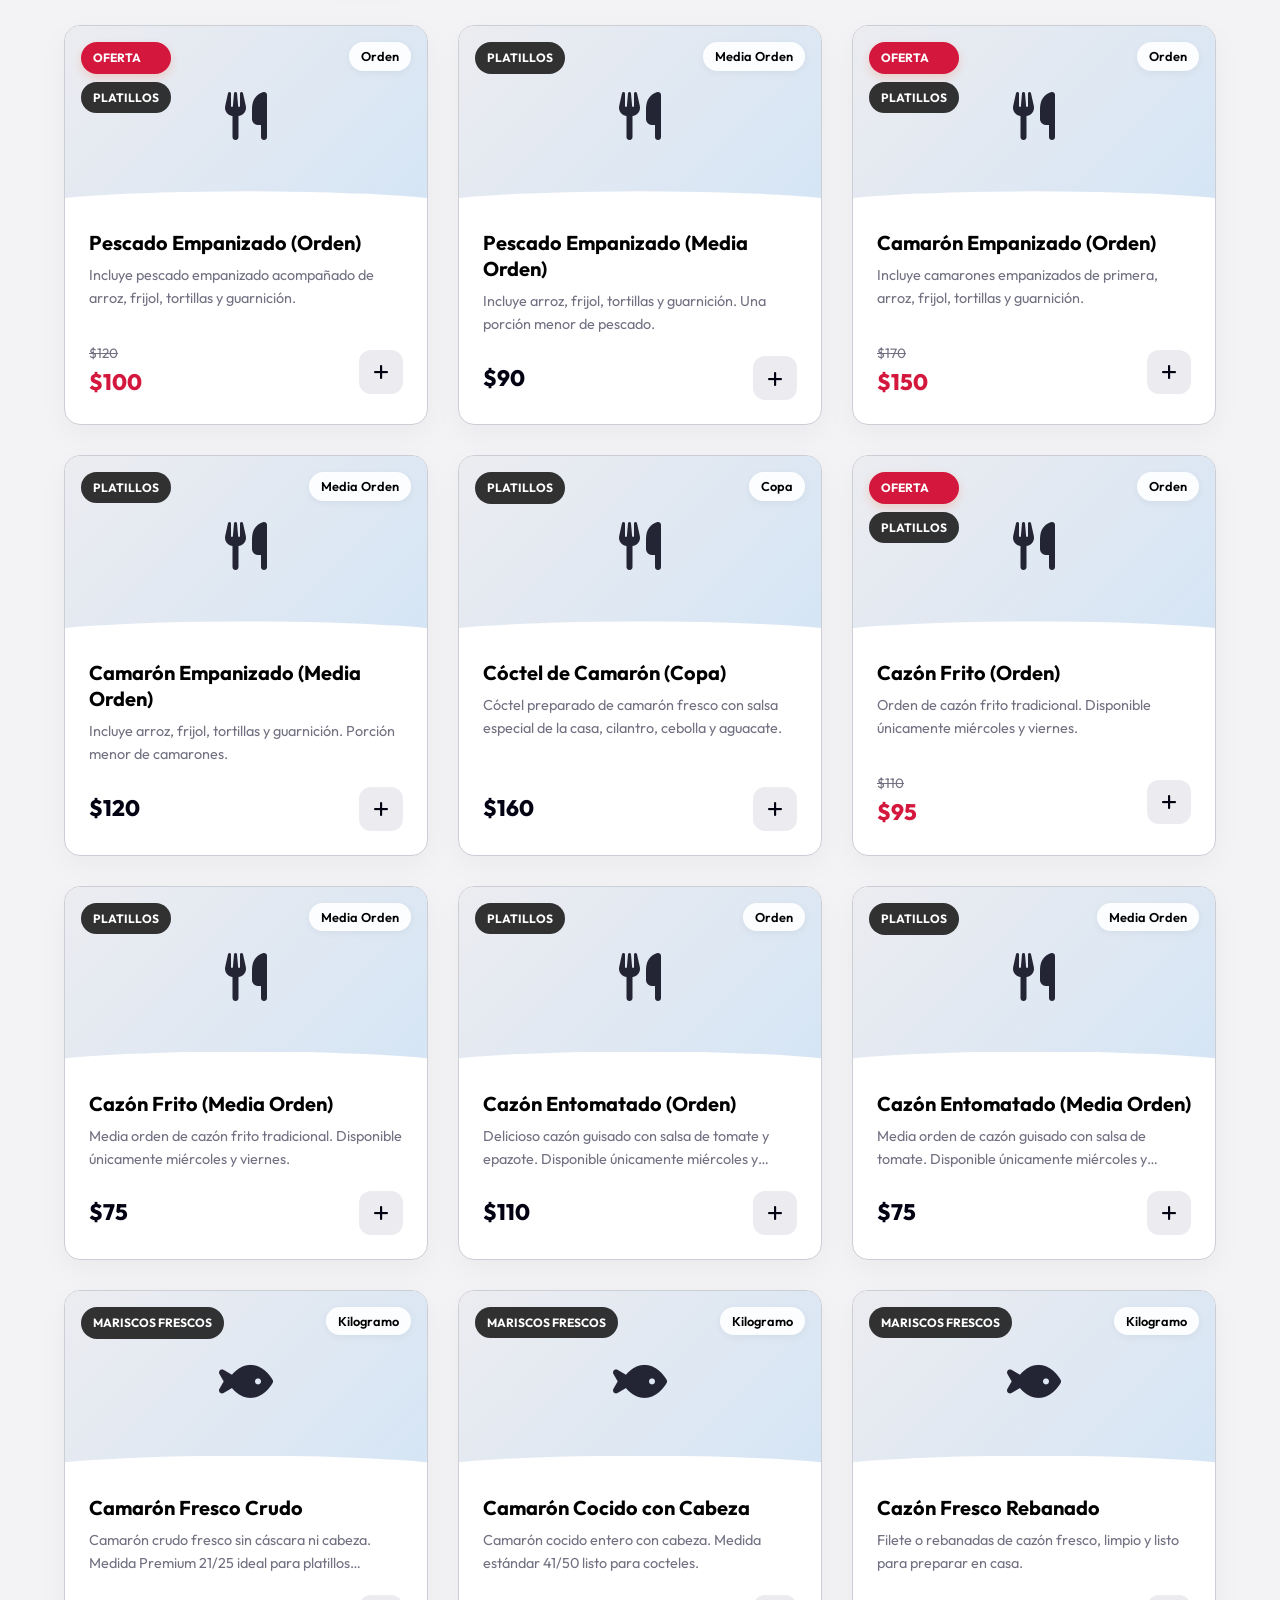
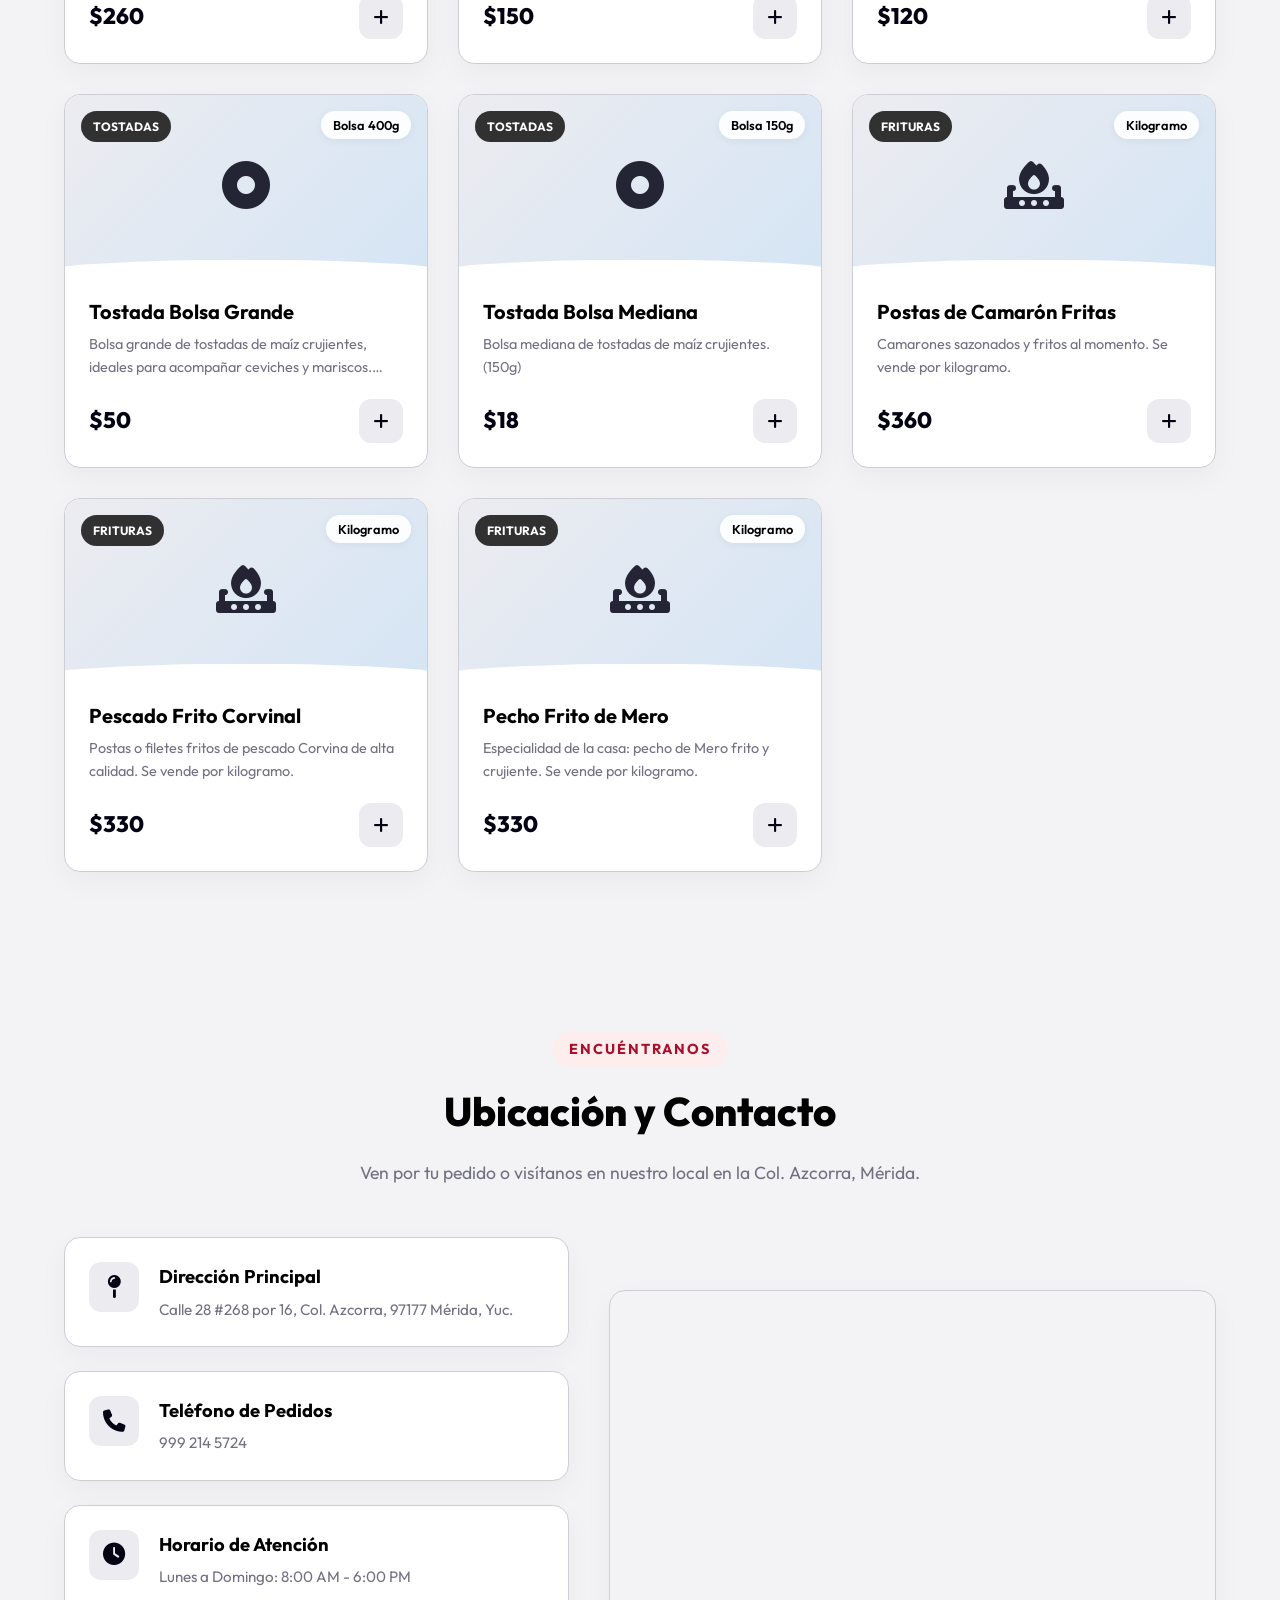
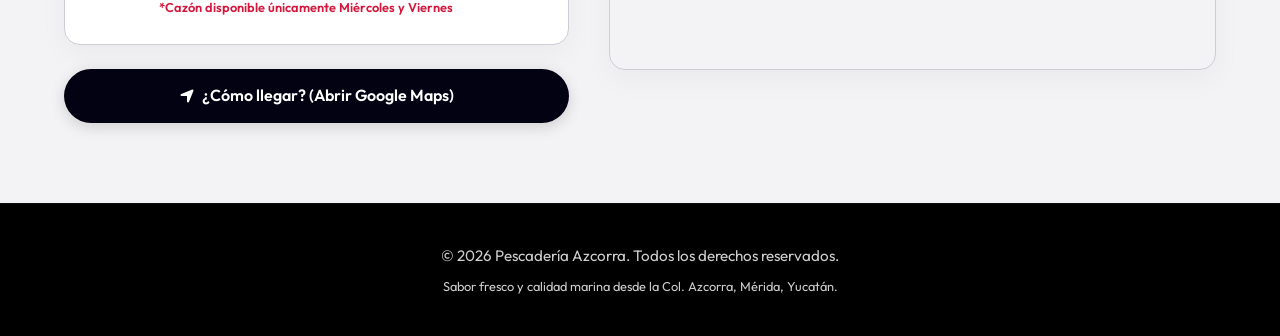
==== commit 7105dbf9: "Eliminar seccion y estilos del toast 'producto agregado al carrito'" ====
--- a/index.html
+++ b/index.html
@@ -246,11 +246,6 @@
         </div>
     </div>
 
-    <!-- Notification Toast -->
-    <div class="toast" id="toast">
-        <i class="fa-solid fa-circle-check toast-icon"></i>
-        <span class="toast-message">Producto agregado al carrito</span>
-    </div>
 
     <!-- Bottom Navigation Bar (Visible only on Mobile/Tablet) -->
     <nav class="bottom-nav">
--- a/style.css
+++ b/style.css
@@ -1071,34 +1071,7 @@
     box-shadow: 0 6px 20px rgba(37, 211, 102, 0.3);
 }
 
-/* Toast */
-.toast {
-    position: fixed;
-    bottom: 30px;
-    left: 50%;
-    transform: translateX(-50%) translateY(100px);
-    background-color: var(--primary-dark);
-    color: #ffffff;
-    padding: 12px 30px;
-    border-radius: 50px;
-    box-shadow: 0 10px 25px rgba(10, 53, 84, 0.25);
-    display: flex;
-    align-items: center;
-    gap: 10px;
-    font-size: 0.95rem;
-    font-weight: 600;
-    z-index: 3000;
-    transition: transform 0.4s cubic-bezier(0.175, 0.885, 0.32, 1.275);
-    pointer-events: none;
-}
-
-.toast.active {
-    transform: translateX(-50%) translateY(0);
-}
-
-.toast-icon {
-    color: var(--accent);
-}
+
 
 /* Footer */
 .footer {
@@ -1233,18 +1206,21 @@
     .cart-drawer.active {
         right: 0;
     }
+
+
 }
 
 @media (max-width: 600px) {
     .hero {
-        height: 220px;
+        height: 280px;
+        background-size: contain;
         background-color: #ffffff;
         margin-bottom: 120px;
         position: relative;
     }
     .hero-content {
         position: absolute;
-        top: 230px;
+        top: 290px;
         left: 0;
         width: 100%;
         display: flex;
